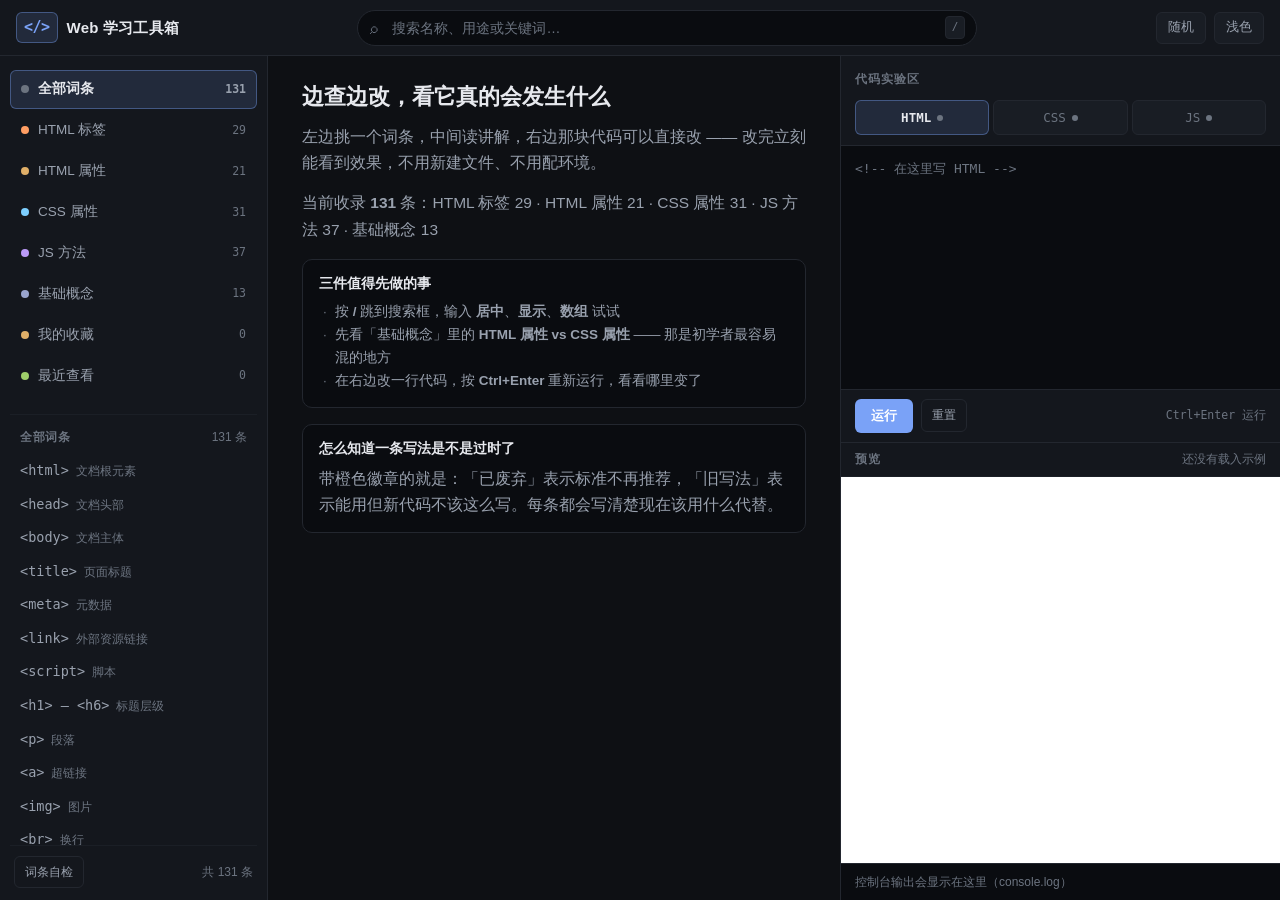
==== index.html @ c5d59a60 "Web 学习工具箱 v1：131 条 HTML/CSS/JS 速查 + 代码实验区" ====
<!DOCTYPE html>
<html lang="zh-CN" data-theme="dark">
<head>
<meta charset="utf-8">
<meta name="viewport" content="width=device-width, initial-scale=1">
<title>Web 学习工具箱 · HTML / CSS / JavaScript</title>
<meta name="description" content="面向初学者的网页开发速查与试验工具箱：HTML 标签、HTML 属性、CSS 属性、JavaScript 方法，边查边改边看效果。">
<meta name="theme-color" content="#0e1014">
<meta name="color-scheme" content="dark light">
<meta name="mobile-web-app-capable" content="yes">
<meta name="apple-mobile-web-app-capable" content="yes">
<meta name="apple-mobile-web-app-title" content="Web 工具箱">
<meta name="apple-mobile-web-app-status-bar-style" content="black-translucent">
<link rel="manifest" href="manifest.webmanifest">
<link rel="icon" href="icons/favicon-32.png" sizes="32x32">
<link rel="icon" href="icons/favicon.ico">
<link rel="apple-touch-icon" href="icons/icon-192.png">
<link rel="stylesheet" href="css/style.css">
</head>
<body>

<a class="skip-link" href="#detail">跳到内容</a>

<header class="topbar">
  <button id="menu-btn" class="icon-btn only-narrow" aria-label="打开目录">☰</button>

  <div class="brand">
    <span class="brand-mark" aria-hidden="true">&lt;/&gt;</span>
    <span class="brand-text">Web 学习工具箱</span>
  </div>

  <div class="search" role="search">
    <input id="q" type="search" placeholder="搜索名称、用途或关键词…" autocomplete="off"
           spellcheck="false" aria-label="搜索词条">
    <button id="q-clear" class="q-clear" aria-label="清空搜索" hidden>✕</button>
    <kbd class="q-kbd" aria-hidden="true">/</kbd>
  </div>

  <div class="topbar-right">
    <button id="random-btn" class="icon-btn" title="随机看一条" aria-label="随机词条">随机</button>
    <button id="theme-btn" class="icon-btn" title="切换浅色 / 深色" aria-label="切换主题">主题</button>
  </div>
</header>

<div class="layout">

  <aside class="sidebar" id="sidebar" aria-label="分类与词条列表">
    <nav class="cats" id="cats" aria-label="分类导航"></nav>

    <div class="list-head">
      <span id="list-title">全部词条</span>
      <span id="list-count" class="muted"></span>
    </div>

    <ul class="entries" id="entries"></ul>

    <div class="sidebar-foot">
      <button id="audit-btn" class="ghost-btn" title="检查词条字段是否完整、id 是否重复">词条自检</button>
      <span id="stats" class="muted"></span>
    </div>
  </aside>

  <main class="detail" id="detail" tabindex="-1" aria-label="词条详情"></main>

  <section class="playground" id="playground" aria-label="代码实验区"></section>

</div>

<div class="scrim" id="scrim" hidden></div>

<noscript>
  <p style="padding:24px;font:16px/1.7 system-ui,sans-serif">
    这个工具需要 JavaScript 才能运行，请在浏览器设置里开启后刷新页面。
  </p>
</noscript>

<script src="js/data/html-tags.js"></script>
<script src="js/data/html-attrs.js"></script>
<script src="js/data/css-props.js"></script>
<script src="js/data/js-methods.js"></script>
<script src="js/data/concepts.js"></script>
<script src="js/data.js"></script>
<script src="js/search.js"></script>
<script src="js/playground.js"></script>
<script src="js/app.js"></script>
<script>
  /* 注册离线缓存。
     只在 https 或 localhost 下注册 —— 双击 index.html（file://）时跳过，
     否则浏览器会因为「不安全的来源」在控制台刷一片报错。 */
  (function () {
    if (!('serviceWorker' in navigator)) return;
    var h = location.hostname;
    var secure = location.protocol === 'https:' ||
                 h === 'localhost' || h === '127.0.0.1' || h === '[::1]';
    if (!secure) return;
    window.addEventListener('load', function () {
      navigator.serviceWorker.register('sw.js').catch(function () { /* 忽略: 不影响使用 */ });
    });
  })();
</script>
</body>
</html>
---- css/style.css ----
/* ==========================================================================
   Web 学习工具箱 — 样式表
   结构：1 变量  2 基础重置  3 顶栏  4 布局  5 侧边栏  6 详情面板
        7 代码实验区  8 自检结果  9 响应式
   原则：排版优先、动画克制、长阅读不累。
   ========================================================================== */

/* ---------- 1. 主题变量 ---------- */
:root {
  --bg:            #0e1014;
  --bg-elev:       #14171d;
  --bg-elev-2:     #191d24;
  --bg-sunken:     #0a0c10;
  --border:        #23272f;
  --border-soft:   #1b1f26;

  --fg:            #e7e9ee;
  --fg-muted:      #99a1ae;
  --fg-dim:        #6c7480;

  --accent:        #7aa2f7;
  --accent-soft:   rgba(122, 162, 247, .14);
  --accent-line:   rgba(122, 162, 247, .38);

  --c-tag:     #ff9e64;
  --c-attr:    #e0af68;
  --c-css:     #7dcfff;
  --c-js:      #bb9af7;
  --c-concept: #9aa5ce;

  --ok:     #9ece6a;
  --warn:   #e0af68;
  --danger: #f7768e;

  --radius:    10px;
  --radius-sm: 6px;

  --mono: ui-monospace, SFMono-Regular, "SF Mono", Menlo, Consolas, "Cascadia Mono", "Microsoft YaHei", monospace;
  --sans: -apple-system, BlinkMacSystemFont, "Segoe UI", Roboto, "Microsoft YaHei", "PingFang SC", "Hiragino Sans GB", sans-serif;

  --shadow: 0 1px 2px rgba(0,0,0,.3), 0 8px 24px rgba(0,0,0,.28);
}

html[data-theme="light"] {
  --bg:          #f7f8fa;
  --bg-elev:     #ffffff;
  --bg-elev-2:   #f1f3f7;
  --bg-sunken:   #eceef3;
  --border:      #dde1e8;
  --border-soft: #e8ebf0;

  --fg:          #1c2129;
  --fg-muted:    #5b6371;
  --fg-dim:      #8b93a1;

  --accent:      #2f6fdd;
  --accent-soft: rgba(47, 111, 221, .10);
  --accent-line: rgba(47, 111, 221, .35);

  --c-tag:     #c2571a;
  --c-attr:    #9a6a10;
  --c-css:     #1a6f8f;
  --c-js:      #7c4bbf;
  --c-concept: #5a6684;

  --ok:     #4a7c20;
  --warn:   #9a6a10;
  --danger: #c03a52;

  --shadow: 0 1px 2px rgba(16,24,40,.06), 0 8px 24px rgba(16,24,40,.08);
}

/* ---------- 2. 基础重置 ---------- */
*, *::before, *::after { box-sizing: border-box; }

html, body { height: 100%; }

body {
  margin: 0;
  background: var(--bg);
  color: var(--fg);
  font: 16px/1.7 var(--sans);
  -webkit-font-smoothing: antialiased;
  text-rendering: optimizeLegibility;
  overflow: hidden;              /* 三栏各自滚动 */
}

h1, h2, h3, h4 { margin: 0; font-weight: 650; line-height: 1.35; }
p { margin: 0 0 .9em; }
ul { margin: 0; padding: 0; list-style: none; }
button { font: inherit; color: inherit; cursor: pointer; }
a { color: var(--accent); }
:focus-visible { outline: 2px solid var(--accent); outline-offset: 2px; border-radius: 3px; }

code, kbd, pre { font-family: var(--mono); font-size: .92em; }

.skip-link {
  position: absolute; left: -9999px; top: 0; z-index: 100;
  background: var(--accent); color: #fff; padding: 8px 14px; border-radius: 0 0 var(--radius-sm) 0;
}
.skip-link:focus { left: 0; }

.muted { color: var(--fg-dim); font-size: 12px; }

/* ---------- 3. 顶栏 ---------- */
.topbar {
  position: sticky; top: 0; z-index: 30;
  display: flex; align-items: center; gap: 14px;
  height: 56px; padding: 0 16px;
  background: var(--bg-elev);
  border-bottom: 1px solid var(--border);
}

.brand { display: flex; align-items: center; gap: 9px; flex: 0 0 auto; }
.brand-mark {
  font-family: var(--mono); font-weight: 700; font-size: 15px;
  color: var(--accent); background: var(--accent-soft);
  border: 1px solid var(--accent-line); border-radius: var(--radius-sm);
  padding: 2px 7px; letter-spacing: -.5px;
}
.brand-text { font-weight: 650; font-size: 15px; letter-spacing: .2px; }

.search {
  position: relative; flex: 1 1 auto; max-width: 620px; margin: 0 auto;
  display: flex; align-items: center;
}
.search input {
  width: 100%; height: 36px;
  padding: 0 62px 0 34px;
  background: var(--bg-sunken);
  border: 1px solid var(--border);
  border-radius: 999px;
  color: var(--fg); font: 14px/1 var(--sans);
  outline: none;
  transition: border-color .12s ease, box-shadow .12s ease;
}
.search input::placeholder { color: var(--fg-dim); }
.search input:focus {
  border-color: var(--accent-line);
  box-shadow: 0 0 0 3px var(--accent-soft);
}
.search::before {
  content: "⌕"; position: absolute; left: 13px;
  color: var(--fg-dim); font-size: 15px; pointer-events: none;
}
.q-clear {
  position: absolute; right: 40px;
  background: none; border: 0; color: var(--fg-dim);
  font-size: 13px; line-height: 1; padding: 6px;
}
.q-clear:hover { color: var(--fg); }
.q-kbd {
  position: absolute; right: 12px;
  font-size: 11px; color: var(--fg-dim);
  border: 1px solid var(--border); border-radius: 4px;
  padding: 1px 6px; background: var(--bg-elev-2);
}

.topbar-right { display: flex; gap: 8px; flex: 0 0 auto; }

.icon-btn {
  height: 32px; padding: 0 11px;
  background: var(--bg-elev-2);
  border: 1px solid var(--border);
  border-radius: var(--radius-sm);
  color: var(--fg-muted); font-size: 13px;
}
.icon-btn:hover { color: var(--fg); border-color: var(--accent-line); }

.ghost-btn {
  background: none; border: 1px solid var(--border);
  border-radius: var(--radius-sm); color: var(--fg-muted);
  font-size: 12px; padding: 5px 10px;
}
.ghost-btn:hover { color: var(--fg); border-color: var(--accent-line); }

.only-narrow { display: none; }

/* ---------- 4. 布局 ---------- */
.layout {
  display: grid;
  grid-template-columns: 268px minmax(0, 1fr) minmax(360px, 440px);
  height: calc(100vh - 56px);
}

.sidebar, .detail, .playground {
  overflow-y: auto;
  overscroll-behavior: contain;
}

.sidebar {
  display: flex; flex-direction: column;
  background: var(--bg-elev);
  border-right: 1px solid var(--border);
  padding: 14px 10px 0;
}
.detail { padding: 26px 34px 80px; }
.playground {
  background: var(--bg-elev);
  border-left: 1px solid var(--border);
  display: flex; flex-direction: column;
}

/* 滚动条 */
.sidebar::-webkit-scrollbar, .detail::-webkit-scrollbar, .playground::-webkit-scrollbar,
.pg-code::-webkit-scrollbar { width: 10px; height: 10px; }
.sidebar::-webkit-scrollbar-thumb, .detail::-webkit-scrollbar-thumb,
.playground::-webkit-scrollbar-thumb, .pg-code::-webkit-scrollbar-thumb {
  background: var(--border); border-radius: 6px;
  border: 3px solid transparent; background-clip: content-box;
}
.sidebar::-webkit-scrollbar-thumb:hover, .detail::-webkit-scrollbar-thumb:hover,
.playground::-webkit-scrollbar-thumb:hover, .pg-code::-webkit-scrollbar-thumb:hover {
  background: var(--fg-dim); background-clip: content-box;
}

/* ---------- 5. 侧边栏 ---------- */
.cats { display: flex; flex-direction: column; gap: 2px; margin-bottom: 14px; }

.cat {
  display: flex; align-items: center; gap: 9px;
  padding: 7px 10px; border: 1px solid transparent; border-radius: var(--radius-sm);
  background: none; text-align: left; width: 100%;
  color: var(--fg-muted); font-size: 13.5px;
}
.cat:hover { background: var(--bg-elev-2); color: var(--fg); }
.cat.is-active {
  background: var(--accent-soft);
  border-color: var(--accent-line);
  color: var(--fg); font-weight: 600;
}
.cat-dot {
  width: 8px; height: 8px; border-radius: 50%; flex: 0 0 auto;
  background: var(--dot, var(--c-concept));
}
.cat-name { flex: 1 1 auto; }
.cat-n { font-size: 11.5px; color: var(--fg-dim); font-family: var(--mono); }
.cat.is-active .cat-n { color: var(--fg-muted); }

.list-head {
  display: flex; align-items: baseline; justify-content: space-between;
  padding: 0 10px 7px; margin-top: 4px;
  border-top: 1px solid var(--border-soft); padding-top: 12px;
}
.list-head span:first-child {
  font-size: 11.5px; font-weight: 650; letter-spacing: .7px;
  text-transform: uppercase; color: var(--fg-dim);
}

.entries { flex: 1 1 auto; padding-bottom: 10px; }

.entry-item {
  display: block; width: 100%; text-align: left;
  padding: 7px 10px; border: 0; border-radius: var(--radius-sm);
  background: none; color: var(--fg-muted);
  font-size: 13.5px; line-height: 1.45;
  overflow: hidden; text-overflow: ellipsis; white-space: nowrap;
}
.entry-item:hover { background: var(--bg-elev-2); color: var(--fg); }
.entry-item.is-active {
  background: var(--bg-elev-2); color: var(--fg);
  font-weight: 600; box-shadow: inset 2px 0 0 var(--accent);
}
.entry-item .ei-mark { font-family: var(--mono); }
.entry-item .ei-zh { color: var(--fg-dim); font-weight: 400; margin-left: 7px; font-size: 12px; }
.entry-item .ei-star { color: var(--warn); margin-right: 5px; }
.entry-item.is-cursor { background: var(--accent-soft); color: var(--fg); }

.empty-note { padding: 16px 12px; color: var(--fg-dim); font-size: 13px; line-height: 1.7; }

.sidebar-foot {
  display: flex; align-items: center; justify-content: space-between; gap: 8px;
  padding: 10px 4px 12px; border-top: 1px solid var(--border-soft);
  position: sticky; bottom: 0; background: var(--bg-elev);
}

/* ---------- 6. 详情面板 ---------- */
.entry-head { border-bottom: 1px solid var(--border); padding-bottom: 14px; margin-bottom: 20px; }

.crumbs { font-size: 12px; color: var(--fg-dim); margin-bottom: 8px; letter-spacing: .3px; }
.crumbs b { color: var(--fg-muted); font-weight: 600; }

.entry-title {
  font-size: 30px; line-height: 1.2; letter-spacing: -.4px;
  font-family: var(--mono); font-weight: 700;
  word-break: break-word;
}
.entry-title .t-zh {
  font-family: var(--sans); font-size: 15px; font-weight: 400;
  color: var(--fg-muted); margin-left: 12px; letter-spacing: 0;
}

.badges { display: flex; flex-wrap: wrap; gap: 7px; margin-top: 12px; align-items: center; }
.badge {
  font-size: 11.5px; padding: 2px 9px; border-radius: 999px;
  border: 1px solid var(--border); color: var(--fg-muted); background: var(--bg-elev-2);
}
.badge-cat { color: var(--bc); border-color: color-mix(in srgb, var(--bc) 40%, transparent);
             background: color-mix(in srgb, var(--bc) 12%, transparent); font-weight: 600; }
.badge-warn { color: var(--warn); border-color: color-mix(in srgb, var(--warn) 45%, transparent);
              background: color-mix(in srgb, var(--warn) 12%, transparent); font-weight: 600; }
.badge-ok   { color: var(--ok); border-color: color-mix(in srgb, var(--ok) 40%, transparent);
              background: color-mix(in srgb, var(--ok) 10%, transparent); }

.star-btn {
  margin-left: auto; background: none; border: 1px solid var(--border);
  border-radius: 999px; padding: 2px 12px; font-size: 12px; color: var(--fg-muted);
}
.star-btn:hover { color: var(--fg); border-color: var(--accent-line); }
.star-btn.is-on { color: var(--warn); border-color: color-mix(in srgb, var(--warn) 45%, transparent); }

.section { margin-bottom: 24px; max-width: 74ch; }
.section-title {
  font-size: 11.5px; font-weight: 700; letter-spacing: .9px; text-transform: uppercase;
  color: var(--fg-dim); margin-bottom: 9px;
}
.purpose { font-size: 16.5px; line-height: 1.75; color: var(--fg); }

.code-block { position: relative; margin: 0; }
.code-block pre {
  margin: 0; padding: 13px 15px;
  background: var(--bg-sunken); border: 1px solid var(--border);
  border-radius: var(--radius);
  overflow-x: auto; font-size: 13.5px; line-height: 1.65;
  color: var(--fg);
  white-space: pre;
  tab-size: 2;
}
.code-block .copy {
  position: absolute; top: 7px; right: 7px;
  background: var(--bg-elev-2); border: 1px solid var(--border);
  border-radius: var(--radius-sm); color: var(--fg-dim);
  font-size: 11.5px; padding: 3px 8px; opacity: 0;
  transition: opacity .12s ease;
}
.code-block:hover .copy, .copy:focus-visible { opacity: 1; }
.code-block .copy:hover { color: var(--fg); }

.err-list li {
  position: relative; padding-left: 24px; margin-bottom: 9px;
  font-size: 15px; line-height: 1.7; color: var(--fg-muted);
}
.err-list li::before {
  content: "✕"; position: absolute; left: 4px; top: 0;
  color: var(--danger); font-size: 13px; font-weight: 700;
}

.ok-list li {
  position: relative; padding-left: 24px; margin-bottom: 9px;
  font-size: 15px; line-height: 1.7; color: var(--fg-muted);
}
.ok-list li::before {
  content: "✓"; position: absolute; left: 4px; top: 0;
  color: var(--ok); font-size: 13px; font-weight: 700;
}

.tip {
  border-left: 3px solid var(--accent);
  background: var(--accent-soft);
  padding: 11px 15px; border-radius: 0 var(--radius) var(--radius) 0;
  font-size: 15px; line-height: 1.7; color: var(--fg);
}
.tip b { color: var(--accent); }

.chips { display: flex; flex-wrap: wrap; gap: 7px; }
.chip {
  background: var(--bg-elev-2); border: 1px solid var(--border);
  border-radius: 999px; padding: 3px 12px;
  font-size: 13px; color: var(--fg-muted);
}
.chip:hover { color: var(--fg); border-color: var(--accent-line); background: var(--accent-soft); }
.chip .chip-zh { color: var(--fg-dim); margin-left: 6px; font-size: 12px; }

.welcome { max-width: 66ch; }
.welcome h2 { font-size: 22px; margin-bottom: 12px; }
.welcome p { color: var(--fg-muted); font-size: 15.5px; }
.welcome .kv { display: flex; gap: 10px; margin-bottom: 8px; align-items: baseline; }
.welcome .kv b { font-family: var(--mono); color: var(--fg); font-weight: 600; min-width: 150px; }
.welcome .kv span { color: var(--fg-muted); font-size: 14.5px; }

.audit-out {
  margin-top: 16px; background: var(--bg-sunken); border: 1px solid var(--border);
  border-radius: var(--radius); padding: 14px 16px;
}
.audit-out h3 { font-size: 14px; margin-bottom: 8px; }
.audit-out ul li { font-size: 13.5px; color: var(--fg-muted); line-height: 1.7;
                   padding-left: 16px; position: relative; }
.audit-out ul li::before { content: "·"; position: absolute; left: 4px; color: var(--fg-dim); }
.audit-out .ok-msg { color: var(--ok); font-size: 14px; }

/* ---------- 7. 代码实验区 ---------- */
.pg-head {
  padding: 14px 14px 10px;
  border-bottom: 1px solid var(--border);
  flex: 0 0 auto;
}
.pg-title { font-size: 11.5px; font-weight: 700; letter-spacing: .9px;
            text-transform: uppercase; color: var(--fg-dim); margin-bottom: 10px; }
.pg-tabs { display: flex; gap: 4px; }
.pg-tab {
  flex: 1 1 0; padding: 6px 0; text-align: center;
  background: var(--bg-elev-2); border: 1px solid var(--border);
  border-radius: var(--radius-sm); color: var(--fg-dim);
  font-size: 12.5px; font-family: var(--mono);
}
.pg-tab:hover { color: var(--fg); }
.pg-tab.is-active { background: var(--accent-soft); border-color: var(--accent-line);
                    color: var(--fg); font-weight: 600; }
.pg-tab .dot { display: inline-block; width: 6px; height: 6px; border-radius: 50%;
               background: var(--fg-dim); margin-left: 6px; vertical-align: middle; }
.pg-tab.has-code .dot { background: var(--ok); }

.pg-body { display: flex; flex-direction: column; flex: 1 1 auto; min-height: 0; }

.pg-code {
  flex: 0 0 34%;
  min-height: 130px;
  position: relative;
  border-bottom: 1px solid var(--border);
}
.pg-code textarea {
  width: 100%; height: 100%; resize: none;
  background: var(--bg-sunken); color: var(--fg);
  border: 0; outline: none;
  padding: 12px 14px;
  font: 13px/1.65 var(--mono);
  tab-size: 2; white-space: pre; overflow: auto;
}
.pg-code textarea::placeholder { color: var(--fg-dim); }

.pg-actions {
  display: flex; align-items: center; gap: 8px;
  padding: 9px 14px; border-bottom: 1px solid var(--border);
  flex: 0 0 auto;
}
.btn-run {
  background: var(--accent); color: #fff; border: 0;
  border-radius: var(--radius-sm); padding: 6px 16px;
  font-size: 13px; font-weight: 600;
}
.btn-run:hover { filter: brightness(1.08); }
.pg-hint { font-size: 11.5px; color: var(--fg-dim); margin-left: auto; font-family: var(--mono); }

.pg-preview-wrap { flex: 1 1 auto; display: flex; flex-direction: column; min-height: 0; }
.pg-preview-head {
  display: flex; align-items: center; gap: 8px;
  padding: 7px 14px; border-bottom: 1px solid var(--border-soft);
  font-size: 11.5px; color: var(--fg-dim); letter-spacing: .5px;
  text-transform: uppercase; font-weight: 650;
  flex: 0 0 auto;
}
.pg-preview-head .live { margin-left: auto; text-transform: none; letter-spacing: 0;
                         font-weight: 400; font-family: var(--mono); }
#pg-frame {
  flex: 1 1 auto; width: 100%; border: 0; background: #fff; min-height: 160px;
}

.pg-console {
  flex: 0 0 auto; max-height: 132px; overflow-y: auto;
  border-top: 1px solid var(--border);
  background: var(--bg-sunken);
  padding: 8px 14px;
  font: 12.5px/1.6 var(--mono);
}
.pg-console:empty::before {
  content: "控制台输出会显示在这里（console.log）";
  color: var(--fg-dim); font-family: var(--sans); font-size: 12px;
}
.console-line { white-space: pre-wrap; word-break: break-word; padding: 1px 0; }
.console-line .lv { color: var(--fg-dim); margin-right: 7px; }
.console-line.lv-log { color: var(--fg-muted); }
.console-line.lv-error { color: var(--danger); }
.console-line.lv-warn { color: var(--warn); }
.console-line.lv-return { color: var(--ok); }

/* ---------- 8. 自检 ---------- */
.audit-ok { color: var(--ok); font-size: 14px; line-height: 1.7; }

/* ---------- 9. 响应式 ---------- */
/* 中等屏：预览区移到详情下面 */
@media (max-width: 1200px) {
  .layout {
    grid-template-columns: 240px minmax(0, 1fr);
    grid-template-rows: minmax(0, 1fr) 420px;
    height: calc(100vh - 56px);
  }
  .sidebar  { grid-column: 1; grid-row: 1 / span 2; }
  .detail   { grid-column: 2; grid-row: 1; }
  .playground { grid-column: 2; grid-row: 2; border-left: 0;
                border-top: 1px solid var(--border); }
}

/* 窄屏：单栏 + 抽屉式目录 */
@media (max-width: 820px) {
  body { overflow: auto; }

  .layout {
    display: block;
    height: auto;
  }
  .detail { padding: 20px 18px 60px; }
  .playground { height: auto; }
  .pg-code { flex: 0 0 auto; height: 190px; }
  #pg-frame { height: 300px; flex: 0 0 auto; }

  .sidebar {
    position: fixed; top: 56px; bottom: 0; left: 0; z-index: 40;
    width: 280px; max-width: 86vw;
    transform: translateX(-102%);
    box-shadow: var(--shadow);
  }
  .sidebar.is-open { transform: none; }

  .scrim {
    position: fixed; inset: 56px 0 0 0; z-index: 35;
    background: rgba(0,0,0,.45);
  }

  .only-narrow { display: inline-block; }
  .brand-text { display: none; }
  .search { max-width: none; }
  .q-kbd { display: none; }
  .q-clear { right: 10px; }
  .topbar-right #random-btn { display: none; }

  .entry-title { font-size: 24px; }
  .entry-title .t-zh { display: block; margin: 6px 0 0; }
}

@media (max-width: 430px) {
  .topbar { gap: 8px; padding: 0 10px; }
  .search input { padding-left: 30px; font-size: 13px; }
  .detail { padding: 16px 14px 50px; }
}

/* 尊重系统的「减少动态效果」设置 —— 本来也几乎没有动画 */
@media (prefers-reduced-motion: reduce) {
  * { transition: none !important; animation: none !important; }
}
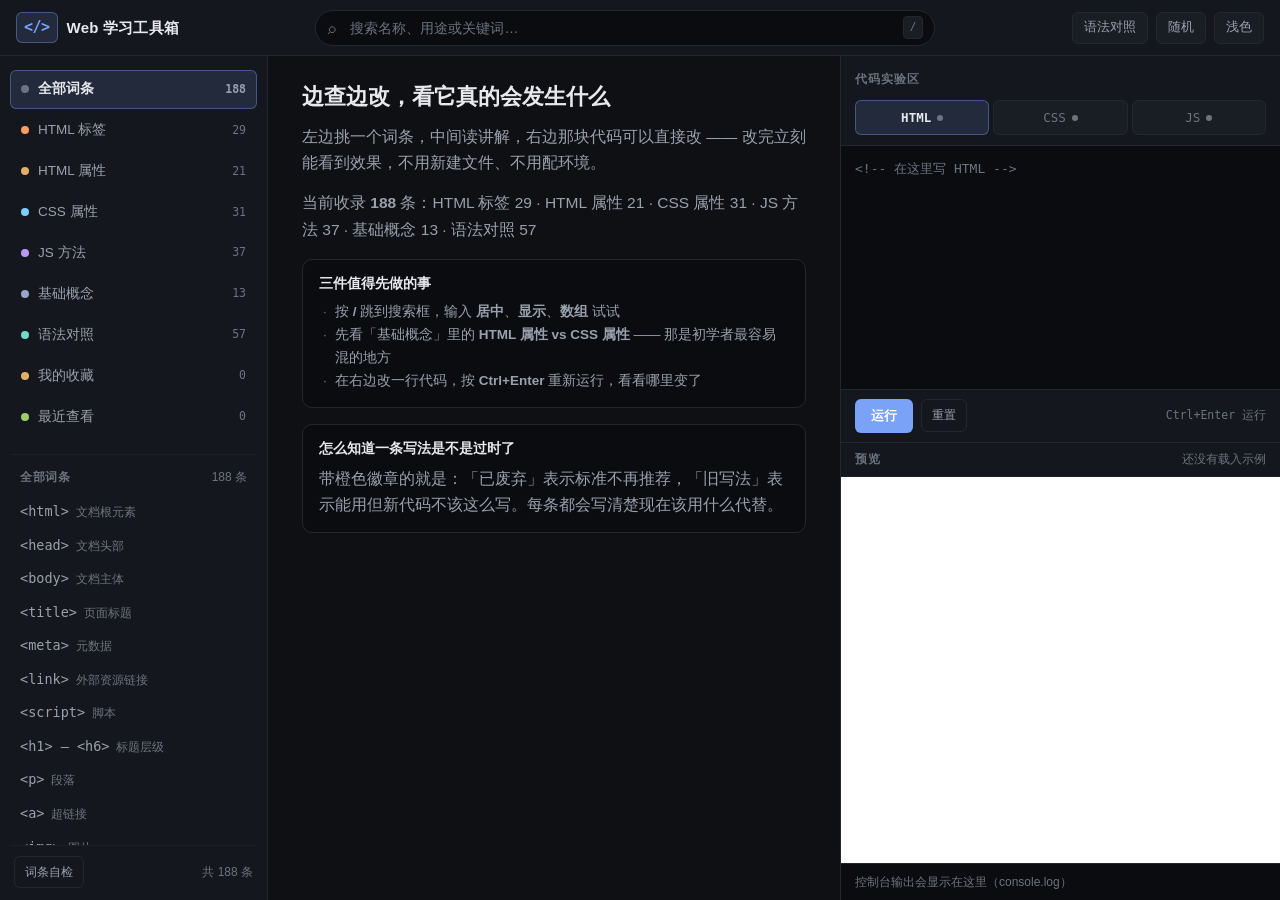
==== commit a708d9fd: "新增「语法对照」分类：Python / HTML / CSS / JavaScript 四语言对照 - 53 条对照 + 4 个专题（中英文标点、注释、同一功能四种写法、易混淆总表） - 独立导航入口" ====
--- a/index.html
+++ b/index.html
@@ -3,8 +3,8 @@
 <head>
 <meta charset="utf-8">
 <meta name="viewport" content="width=device-width, initial-scale=1">
-<title>Web 学习工具箱 · HTML / CSS / JavaScript</title>
-<meta name="description" content="面向初学者的网页开发速查与试验工具箱：HTML 标签、HTML 属性、CSS 属性、JavaScript 方法，边查边改边看效果。">
+<title>Web 学习工具箱 · HTML / CSS / JavaScript · 语法对照</title>
+<meta name="description" content="面向初学者的网页开发速查与试验工具箱：HTML 标签、HTML 属性、CSS 属性、JavaScript 方法，外加 Python / HTML / CSS / JavaScript 四语言语法对照，边查边改边看效果。">
 <meta name="theme-color" content="#0e1014">
 <meta name="color-scheme" content="dark light">
 <meta name="mobile-web-app-capable" content="yes">
@@ -37,6 +37,7 @@
   </div>
 
   <div class="topbar-right">
+    <button id="syntax-btn" class="icon-btn" title="Python / HTML / CSS / JavaScript 语法对照" aria-label="打开语法对照">语法对照</button>
     <button id="random-btn" class="icon-btn" title="随机看一条" aria-label="随机词条">随机</button>
     <button id="theme-btn" class="icon-btn" title="切换浅色 / 深色" aria-label="切换主题">主题</button>
   </div>
@@ -46,6 +47,8 @@
 
   <aside class="sidebar" id="sidebar" aria-label="分类与词条列表">
     <nav class="cats" id="cats" aria-label="分类导航"></nav>
+
+    <div id="syn-filters" class="syn-filters" hidden></div>
 
     <div class="list-head">
       <span id="list-title">全部词条</span>
@@ -79,9 +82,11 @@
 <script src="js/data/css-props.js"></script>
 <script src="js/data/js-methods.js"></script>
 <script src="js/data/concepts.js"></script>
+<script src="js/data/syntax-compare.js"></script>
 <script src="js/data.js"></script>
 <script src="js/search.js"></script>
 <script src="js/playground.js"></script>
+<script src="js/syntax.js"></script>
 <script src="js/app.js"></script>
 <script>
   /* 注册离线缓存。
--- a/css/style.css
+++ b/css/style.css
@@ -27,6 +27,10 @@
   --c-css:     #7dcfff;
   --c-js:      #bb9af7;
   --c-concept: #9aa5ce;
+  --lang-python: #ffd166;
+  --lang-html:   #ff9e64;
+  --lang-css:    #7dcfff;
+  --lang-js:     #bb9af7;
 
   --ok:     #9ece6a;
   --warn:   #e0af68;
@@ -62,6 +66,10 @@
   --c-css:     #1a6f8f;
   --c-js:      #7c4bbf;
   --c-concept: #5a6684;
+  --lang-python: #8a5a00;
+  --lang-html:   #b34700;
+  --lang-css:    #0b6b8a;
+  --lang-js:     #6b3bb5;
 
   --ok:     #4a7c20;
   --warn:   #9a6a10;
@@ -476,7 +484,174 @@
 /* ---------- 8. 自检 ---------- */
 .audit-ok { color: var(--ok); font-size: 14px; line-height: 1.7; }
 
-/* ---------- 9. 响应式 ---------- */
+/* ---------- 9. 语法对照 ---------- */
+.lang-python { --lang: var(--lang-python); }
+.lang-html   { --lang: var(--lang-html); }
+.lang-css    { --lang: var(--lang-css); }
+.lang-js     { --lang: var(--lang-js); }
+.lang-concept { --lang: var(--c-concept); }
+
+.syn-filters {
+  border: 1px solid var(--border);
+  background: var(--bg-elev-2);
+  border-radius: var(--radius);
+  padding: 8px 9px;
+  margin: 0 0 10px;
+}
+.syn-filter-row { display: flex; align-items: center; gap: 7px; margin-bottom: 7px; }
+.syn-filter-row:last-of-type { margin-bottom: 4px; }
+.syn-filter-label {
+  flex: 0 0 auto; font-size: 11px; color: var(--fg-dim);
+  letter-spacing: .5px; width: 26px;
+}
+.syn-chips { display: flex; flex-wrap: wrap; gap: 4px; }
+.syn-chip {
+  border: 1px solid var(--border); background: var(--bg-elev);
+  color: var(--fg-muted); border-radius: 999px;
+  padding: 2px 9px; font-size: 11.5px; line-height: 1.6;
+}
+.syn-chip:hover { color: var(--fg); border-color: var(--accent-line); }
+.syn-chip.is-on {
+  color: var(--fg); border-color: var(--accent-line); background: var(--accent-soft);
+  font-weight: 600;
+}
+.syn-select {
+  flex: 1 1 auto; min-width: 0;
+  background: var(--bg-elev); color: var(--fg);
+  border: 1px solid var(--border); border-radius: var(--radius-sm);
+  font: 12px/1.5 var(--sans); padding: 4px 6px;
+}
+.syn-view-btn { flex: 0 0 auto; padding: 4px 8px; }
+.syn-filter-meta { font-size: 11px; color: var(--fg-dim); margin-top: 2px; }
+.syn-filter-meta b { color: var(--fg-muted); }
+
+.entry-item .ei-group {
+  display: inline-block; margin-left: 7px; padding: 0 6px;
+  border: 1px solid var(--border-soft); border-radius: 999px;
+  font-size: 10.5px; color: var(--fg-dim); background: var(--bg-sunken);
+}
+
+.syn-title { font-family: var(--sans); font-size: 28px; letter-spacing: -.2px; }
+.syn-title .t-zh { font-family: var(--sans); }
+.badge-confuse.c3 { color: var(--danger); border-color: color-mix(in srgb, var(--danger) 45%, transparent);
+                    background: color-mix(in srgb, var(--danger) 10%, transparent); }
+.badge-confuse.c2 { color: var(--warn); border-color: color-mix(in srgb, var(--warn) 45%, transparent);
+                    background: color-mix(in srgb, var(--warn) 10%, transparent); }
+.badge-confuse.c1 { color: var(--ok); border-color: color-mix(in srgb, var(--ok) 40%, transparent);
+                    background: color-mix(in srgb, var(--ok) 8%, transparent); }
+
+.syn-explain { font-size: 15.5px; line-height: 1.8; color: var(--fg-muted); }
+.syn-sub {
+  margin-left: 8px; font-weight: 400; letter-spacing: 0;
+  text-transform: none; font-size: 11.5px; color: var(--fg-dim);
+}
+
+.syn-langs {
+  display: grid;
+  grid-template-columns: repeat(2, minmax(0, 1fr));
+  gap: 10px;
+}
+.syn-lang {
+  background: var(--bg-elev-2);
+  border: 1px solid var(--border);
+  border-top: 3px solid var(--lang, var(--border));
+  border-radius: var(--radius);
+  padding: 10px 11px 11px;
+  min-width: 0;
+}
+.syn-lang.is-na { opacity: .92; border-top-color: var(--border); }
+.syn-lang-head { display: flex; align-items: center; gap: 8px; margin-bottom: 8px; }
+.syn-lang-name {
+  font-family: var(--mono); font-size: 12.5px; font-weight: 700;
+  color: var(--lang, var(--fg)); letter-spacing: .2px;
+}
+.syn-lang-tag {
+  margin-left: auto; font-size: 10.5px; color: var(--fg-dim);
+  border: 1px solid var(--border); border-radius: 999px; padding: 0 7px;
+}
+.syn-lang-tag.ok { color: var(--lang, var(--ok)); border-color: color-mix(in srgb, var(--lang, var(--ok)) 40%, transparent); }
+.syn-lang .code-block pre {
+  padding: 9px 10px; font-size: 12px; line-height: 1.6;
+  white-space: pre-wrap; word-break: break-word;
+}
+.syn-lang .code-block .copy { opacity: .55; }
+.syn-note { margin: 7px 0 0; font-size: 12.5px; line-height: 1.65; color: var(--fg-muted); }
+.syn-na { margin: 0; font-size: 12.5px; line-height: 1.7; color: var(--fg-dim); }
+.syn-play-hint {
+  margin: -10px 0 22px; font-size: 12px; color: var(--fg-dim);
+  border-left: 2px solid var(--border); padding-left: 9px;
+}
+
+.syn-intro {
+  background: var(--bg-sunken); border: 1px solid var(--border);
+  border-radius: var(--radius); padding: 12px 14px;
+  font-size: 14.5px; line-height: 1.8; color: var(--fg-muted);
+}
+
+.syn-table-wrap {
+  overflow-x: auto; border: 1px solid var(--border);
+  border-radius: var(--radius); background: var(--bg-elev);
+}
+.syn-table { border-collapse: collapse; width: 100%; font-size: 13px; line-height: 1.6; }
+.syn-table th, .syn-table td {
+  border-bottom: 1px solid var(--border-soft);
+  border-right: 1px solid var(--border-soft);
+  padding: 8px 10px; text-align: left; vertical-align: top;
+}
+.syn-table th:last-child, .syn-table td:last-child { border-right: 0; }
+.syn-table tr:last-child td { border-bottom: 0; }
+.syn-table th {
+  background: var(--bg-elev-2); color: var(--fg-dim);
+  font-size: 11px; letter-spacing: .5px; text-transform: uppercase;
+  white-space: nowrap; position: sticky; top: 0; z-index: 1;
+}
+.syn-table tbody tr:nth-child(4n+1) { background: color-mix(in srgb, var(--bg-elev-2) 45%, transparent); }
+.syn-table tbody tr.syn-row-note { background: transparent; }
+.syn-table tbody tr.syn-row-note td {
+  border-bottom: 1px solid var(--border);
+  color: var(--fg-dim); font-size: 12px; padding-top: 0;
+}
+.syn-td-key { font-weight: 650; color: var(--fg); min-width: 140px; }
+.syn-td-group { color: var(--fg-dim); font-size: 12px; white-space: nowrap; }
+.syn-td-code { font-family: var(--mono); font-size: 12px; color: var(--fg-muted); min-width: 130px; }
+.syn-td-na { color: var(--fg-dim); font-size: 12px; white-space: nowrap; }
+.syn-td-confuse { text-align: center; color: var(--danger); }
+.syn-table-wide { min-width: 900px; }
+.syn-table-wide tbody tr:not(.syn-row-note) td:first-child,
+.syn-table-wide thead th:first-child {
+  position: sticky; left: 0; z-index: 2; background: var(--bg-elev);
+}
+.syn-table-wide thead th:first-child { background: var(--bg-elev-2); z-index: 3; }
+.syn-scroll-hint {
+  display: none; margin: 0 0 8px; font-size: 12px; color: var(--fg-dim);
+}
+.syn-table-wide .th-python { color: var(--lang-python); }
+.syn-table-wide .th-html { color: var(--lang-html); }
+.syn-table-wide .th-css { color: var(--lang-css); }
+.syn-table-wide .th-js { color: var(--lang-js); }
+.syn-link {
+  background: none; border: 0; padding: 0; text-align: left;
+  color: var(--accent); font-weight: 650; font-size: 13px;
+}
+.syn-link:hover { text-decoration: underline; }
+.syn-link-zh { display: block; color: var(--fg-dim); font-size: 11.5px; font-weight: 400; }
+.syn-foot { margin-top: 10px; }
+
+.syn-block-rows { display: flex; flex-direction: column; gap: 9px; }
+.syn-block-row {
+  display: grid; grid-template-columns: 120px minmax(0, 1fr); gap: 10px;
+  border: 1px solid var(--border); border-left: 3px solid var(--lang, var(--border));
+  border-radius: var(--radius); background: var(--bg-elev-2);
+  padding: 9px 10px;
+}
+.syn-block-lang {
+  font-family: var(--mono); font-size: 12px; font-weight: 700;
+  color: var(--lang, var(--fg)); padding-top: 4px; word-break: break-word;
+}
+.syn-block-code { min-width: 0; }
+.syn-block-code .code-block pre { font-size: 12.5px; white-space: pre-wrap; word-break: break-word; }
+
+/* ---------- 10. 响应式 ---------- */
 /* 中等屏：预览区移到详情下面 */
 @media (max-width: 1200px) {
   .layout {
@@ -531,6 +706,20 @@
   .topbar { gap: 8px; padding: 0 10px; }
   .search input { padding-left: 30px; font-size: 13px; }
   .detail { padding: 16px 14px 50px; }
+  .syn-langs { grid-template-columns: minmax(0, 1fr); }
+  .syn-block-row { grid-template-columns: minmax(0, 1fr); gap: 4px; }
+  .syn-title { font-size: 22px; }
+}
+
+@media (max-width: 820px) {
+  .syn-langs { grid-template-columns: minmax(0, 1fr); }
+  .syn-block-row { grid-template-columns: 96px minmax(0, 1fr); }
+  .topbar-right #syntax-btn { padding: 0 8px; font-size: 12px; }
+  .syn-scroll-hint { display: block; }
+}
+
+@media (max-width: 560px) {
+  .topbar-right #syntax-btn { display: none; }
 }
 
 /* 尊重系统的「减少动态效果」设置 —— 本来也几乎没有动画 */
